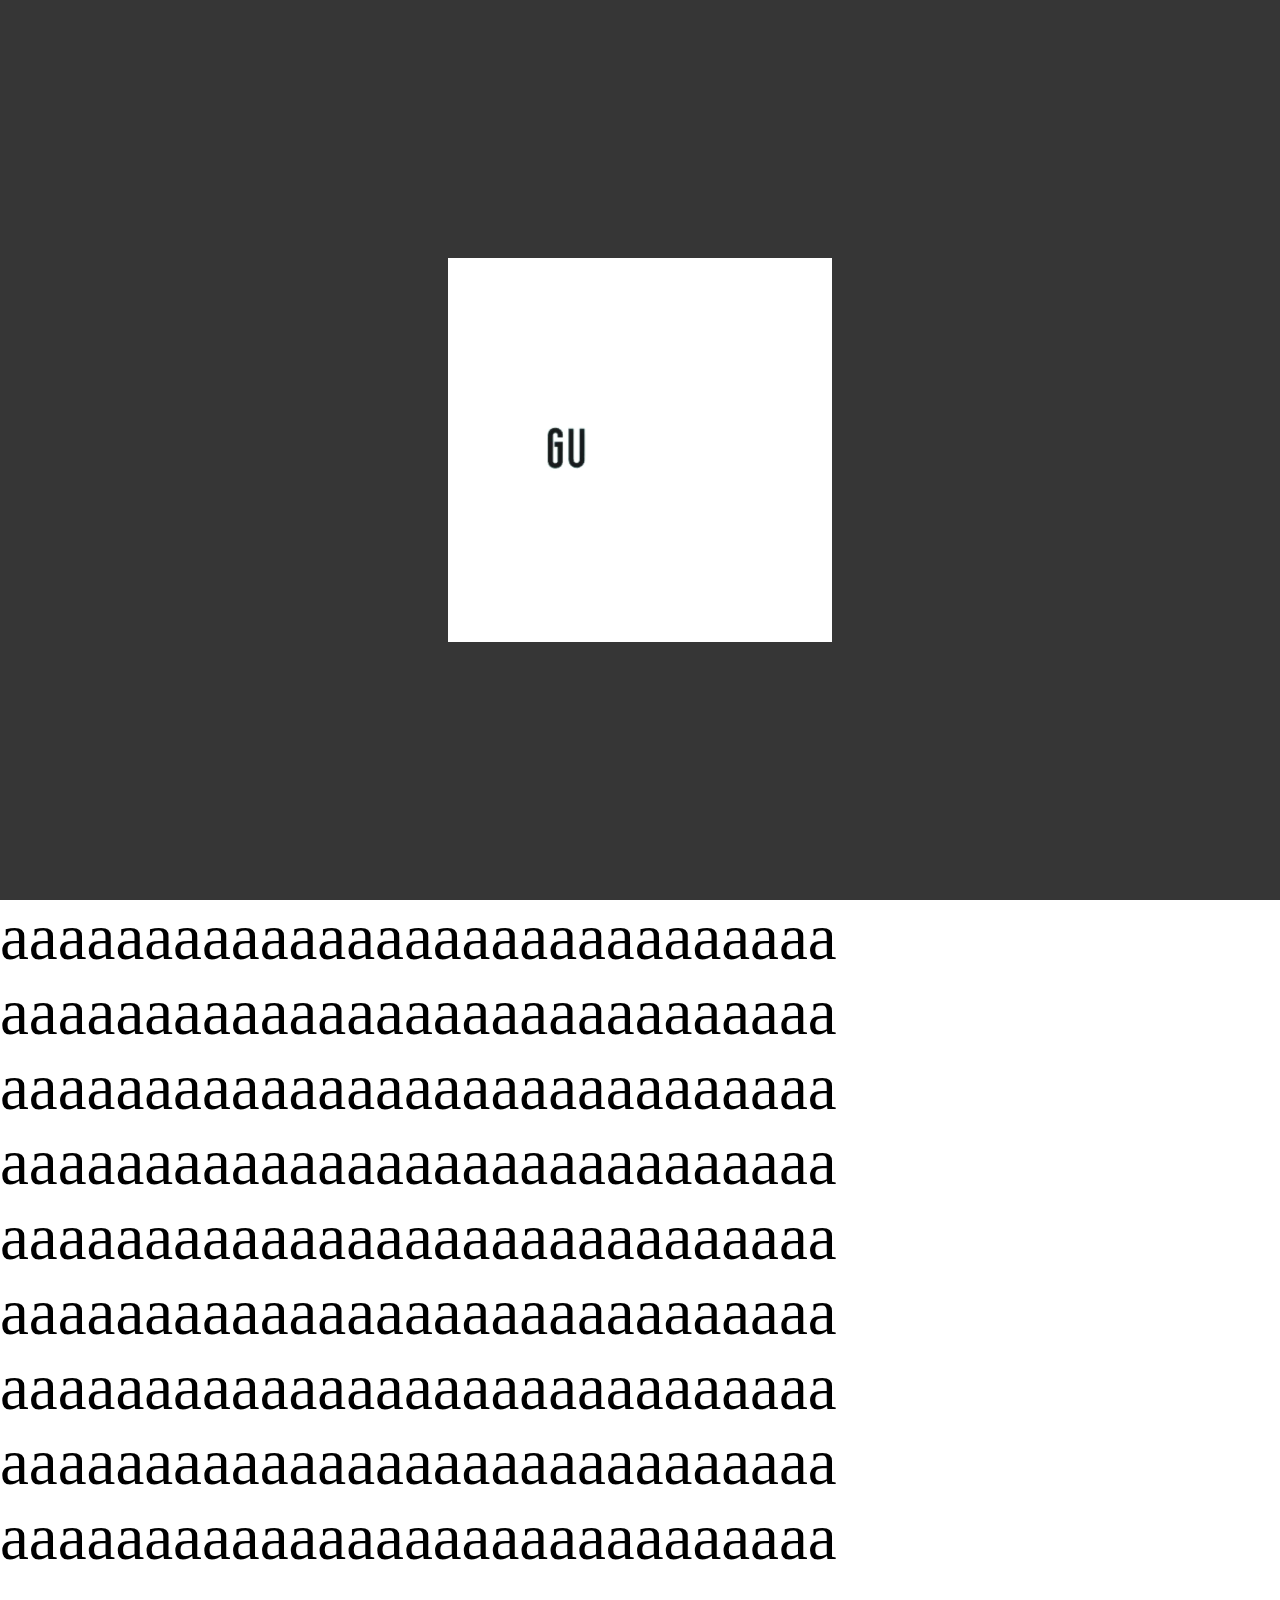
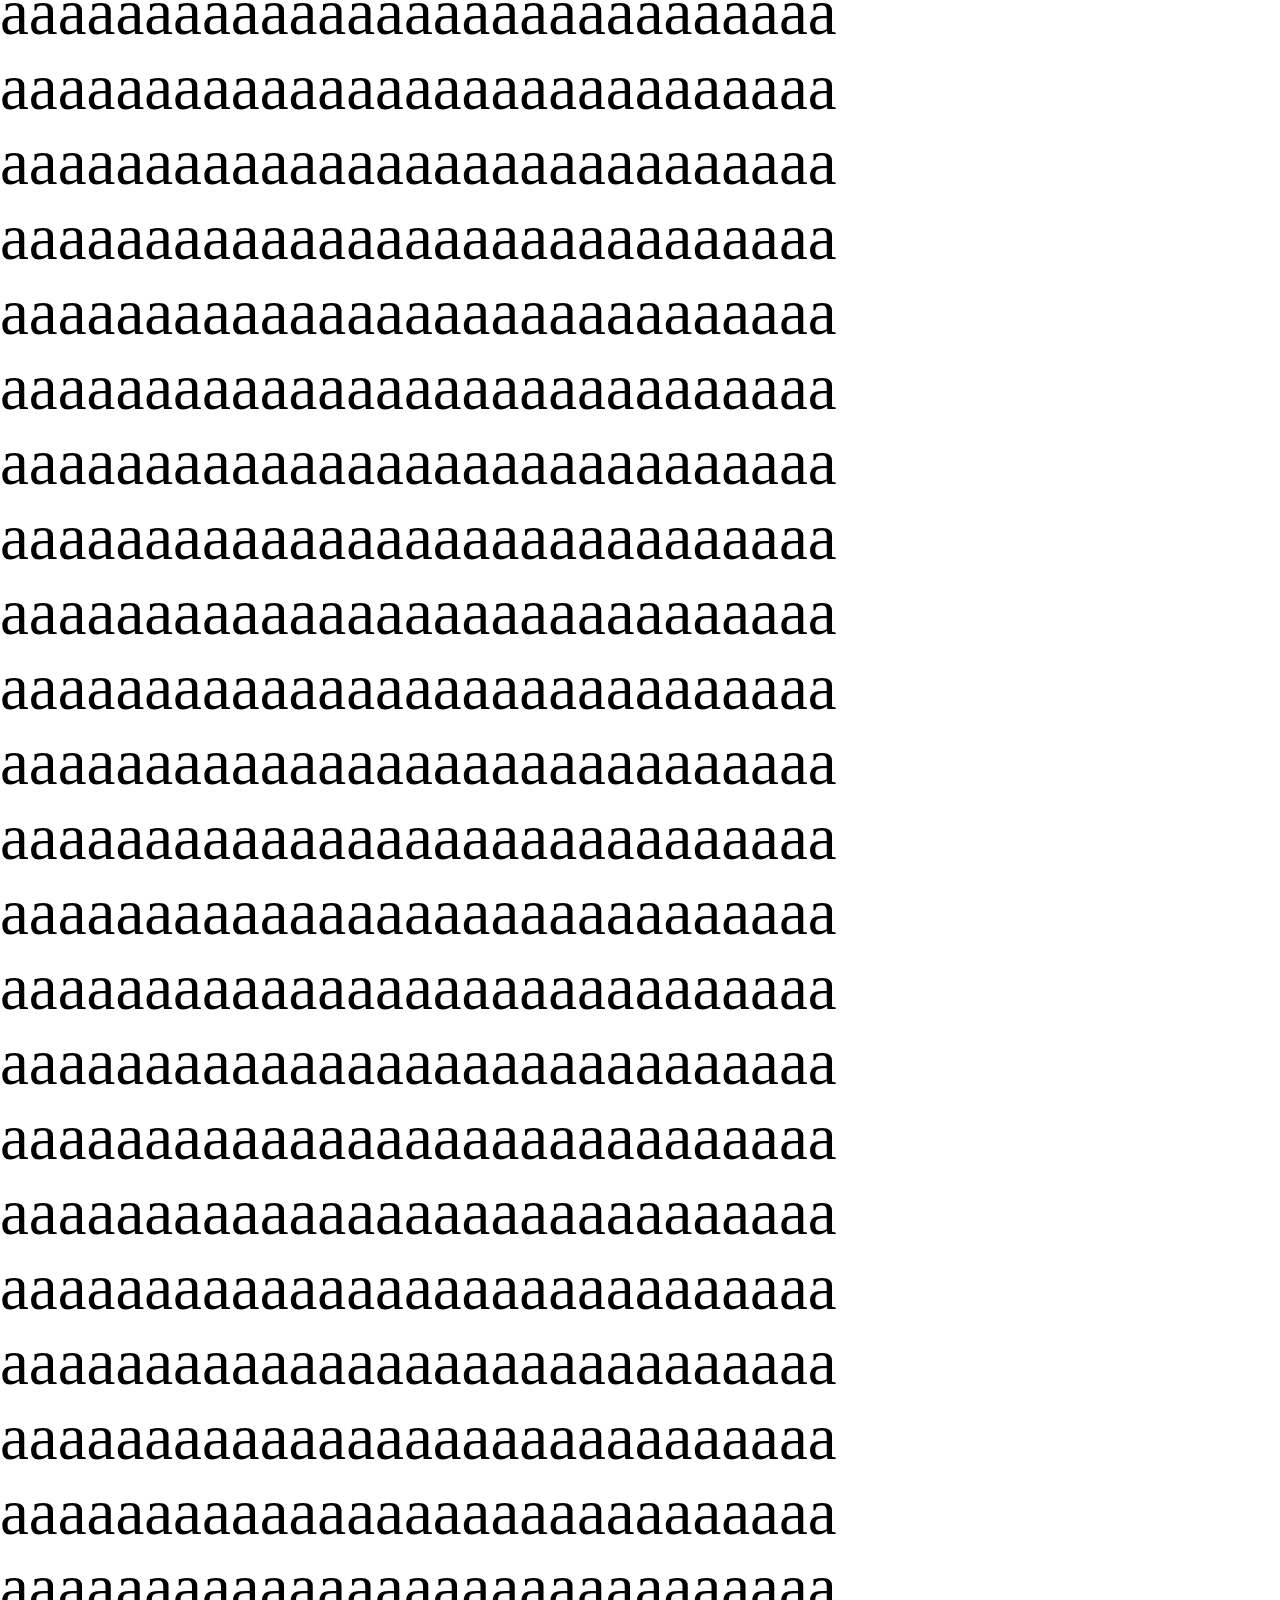
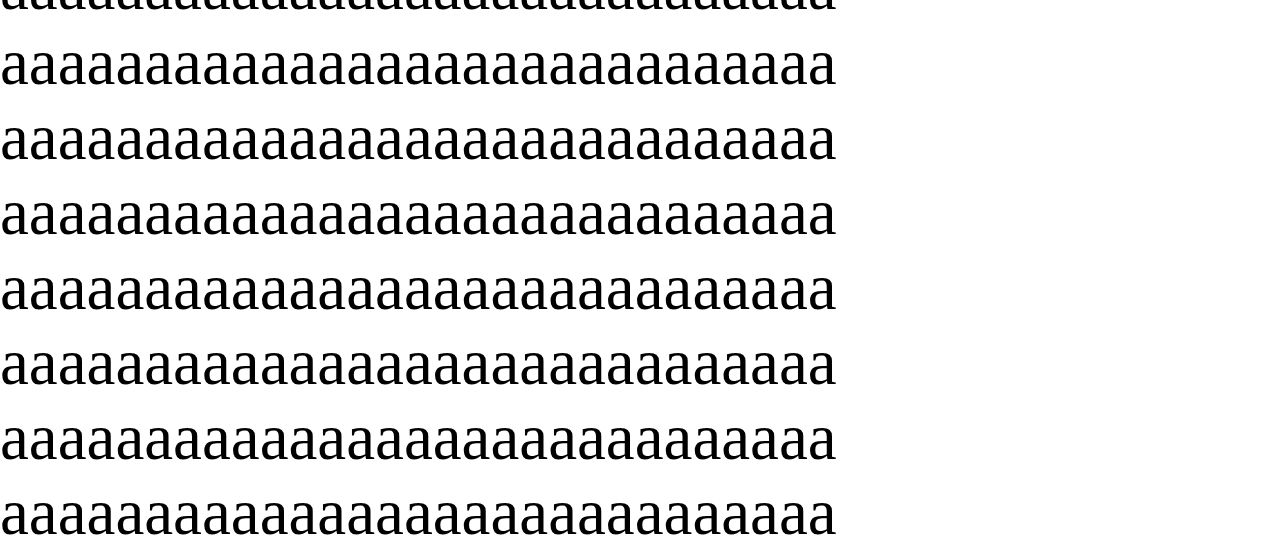
==== Index/index.html @ dc15a24f "Adicionado loading a página inicial" ====
<!DOCTYPE html>
<html lang="en">
  <head>
    <meta charset="UTF-8" />
    <meta http-equiv="X-UA-Compatible" content="IE=edge" />
    <meta name="viewport" content="width=device-width, initial-scale=1.0" />
    <title>Document</title>
  </head>
  <body style="margin: 0; padding: 0; overflow-y: hidden" id="body">
    <div
      style="
        background-color: rgba(0, 0, 0, 0.79);
        display: flex;
        justify-content: center;
        align-items: center;
        height: 100vh;
        width: 100%;
      "
      id="divLoading"
    >
      <video autoplay muted loop style="width: 30%">
        <source src="loading.mp4" type="video/mp4" />
      </video>
    </div>
    <div style="font-size: 65px">
      aaaaaaaaaaaaaaaaaaaaaaaaaaaaa<br />
      aaaaaaaaaaaaaaaaaaaaaaaaaaaaa<br />
      aaaaaaaaaaaaaaaaaaaaaaaaaaaaa<br />
      aaaaaaaaaaaaaaaaaaaaaaaaaaaaa<br />
      aaaaaaaaaaaaaaaaaaaaaaaaaaaaa<br />
      aaaaaaaaaaaaaaaaaaaaaaaaaaaaa<br />
      aaaaaaaaaaaaaaaaaaaaaaaaaaaaa<br />
      aaaaaaaaaaaaaaaaaaaaaaaaaaaaa<br />
      aaaaaaaaaaaaaaaaaaaaaaaaaaaaa<br />
      aaaaaaaaaaaaaaaaaaaaaaaaaaaaa<br />
      aaaaaaaaaaaaaaaaaaaaaaaaaaaaa<br />
      aaaaaaaaaaaaaaaaaaaaaaaaaaaaa<br />
      aaaaaaaaaaaaaaaaaaaaaaaaaaaaa<br />
      aaaaaaaaaaaaaaaaaaaaaaaaaaaaa<br />
      aaaaaaaaaaaaaaaaaaaaaaaaaaaaa<br />
      aaaaaaaaaaaaaaaaaaaaaaaaaaaaa<br />
      aaaaaaaaaaaaaaaaaaaaaaaaaaaaa<br />
      aaaaaaaaaaaaaaaaaaaaaaaaaaaaa<br />
      aaaaaaaaaaaaaaaaaaaaaaaaaaaaa<br />
      aaaaaaaaaaaaaaaaaaaaaaaaaaaaa<br />
      aaaaaaaaaaaaaaaaaaaaaaaaaaaaa<br />
      aaaaaaaaaaaaaaaaaaaaaaaaaaaaa<br />
      aaaaaaaaaaaaaaaaaaaaaaaaaaaaa<br />
      aaaaaaaaaaaaaaaaaaaaaaaaaaaaa<br />
      aaaaaaaaaaaaaaaaaaaaaaaaaaaaa<br />
      aaaaaaaaaaaaaaaaaaaaaaaaaaaaa<br />
      aaaaaaaaaaaaaaaaaaaaaaaaaaaaa<br />
      aaaaaaaaaaaaaaaaaaaaaaaaaaaaa<br />
      aaaaaaaaaaaaaaaaaaaaaaaaaaaaa<br />
      aaaaaaaaaaaaaaaaaaaaaaaaaaaaa<br />
      aaaaaaaaaaaaaaaaaaaaaaaaaaaaa<br />
      aaaaaaaaaaaaaaaaaaaaaaaaaaaaa<br />
      aaaaaaaaaaaaaaaaaaaaaaaaaaaaa<br />
      aaaaaaaaaaaaaaaaaaaaaaaaaaaaa<br />
      aaaaaaaaaaaaaaaaaaaaaaaaaaaaa<br />
      aaaaaaaaaaaaaaaaaaaaaaaaaaaaa<br />
      aaaaaaaaaaaaaaaaaaaaaaaaaaaaa<br />
      aaaaaaaaaaaaaaaaaaaaaaaaaaaaa<br />
    </div>
  </body>
</html>
<script>
  setTimeout(() => {
    divLoading.style.display = "none";
    body.style.overflowY = "visible";
  }, 6000);
</script>
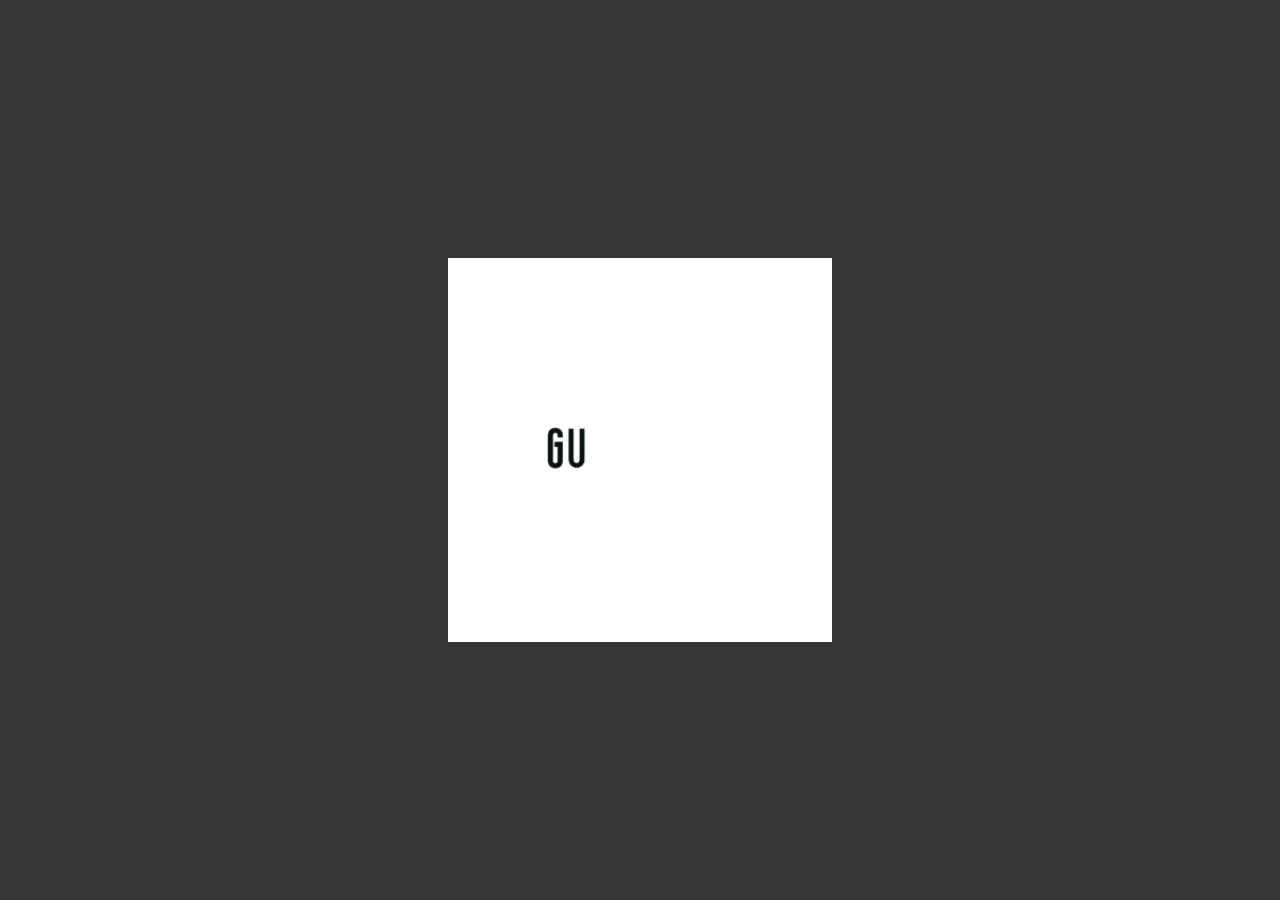
==== commit 5a4e1f68: "Adicionada a tela index e a tela gastronomia" ====
--- a/Index/index.html
+++ b/Index/index.html
@@ -6,6 +6,30 @@
     <meta name="viewport" content="width=device-width, initial-scale=1.0" />
     <title>Document</title>
   </head>
+  <style>
+    * {
+      font-family: "Helvetica", sans-serif;
+      margin: 0;
+      padding: 0;
+    }
+    a {
+      text-decoration: none;
+      color: black;
+      font-weight: 500;
+    }
+    .slides {
+      transition: 4s;
+      width: 100%;
+    }
+    .imgGastronomia:hover {
+      transition: all 0.5s;
+      box-shadow: -13px 14px 4px rgba(0, 0, 0, 0.6);
+    }
+    .imgOQSinto:hover {
+      transition: all 0.5s;
+      box-shadow: 13px 14px 4px rgba(0, 0, 0, 0.6);
+    }
+  </style>
   <body style="margin: 0; padding: 0; overflow-y: hidden" id="body">
     <div
       style="
@@ -22,51 +46,171 @@
         <source src="loading.mp4" type="video/mp4" />
       </video>
     </div>
-    <div style="font-size: 65px">
-      aaaaaaaaaaaaaaaaaaaaaaaaaaaaa<br />
-      aaaaaaaaaaaaaaaaaaaaaaaaaaaaa<br />
-      aaaaaaaaaaaaaaaaaaaaaaaaaaaaa<br />
-      aaaaaaaaaaaaaaaaaaaaaaaaaaaaa<br />
-      aaaaaaaaaaaaaaaaaaaaaaaaaaaaa<br />
-      aaaaaaaaaaaaaaaaaaaaaaaaaaaaa<br />
-      aaaaaaaaaaaaaaaaaaaaaaaaaaaaa<br />
-      aaaaaaaaaaaaaaaaaaaaaaaaaaaaa<br />
-      aaaaaaaaaaaaaaaaaaaaaaaaaaaaa<br />
-      aaaaaaaaaaaaaaaaaaaaaaaaaaaaa<br />
-      aaaaaaaaaaaaaaaaaaaaaaaaaaaaa<br />
-      aaaaaaaaaaaaaaaaaaaaaaaaaaaaa<br />
-      aaaaaaaaaaaaaaaaaaaaaaaaaaaaa<br />
-      aaaaaaaaaaaaaaaaaaaaaaaaaaaaa<br />
-      aaaaaaaaaaaaaaaaaaaaaaaaaaaaa<br />
-      aaaaaaaaaaaaaaaaaaaaaaaaaaaaa<br />
-      aaaaaaaaaaaaaaaaaaaaaaaaaaaaa<br />
-      aaaaaaaaaaaaaaaaaaaaaaaaaaaaa<br />
-      aaaaaaaaaaaaaaaaaaaaaaaaaaaaa<br />
-      aaaaaaaaaaaaaaaaaaaaaaaaaaaaa<br />
-      aaaaaaaaaaaaaaaaaaaaaaaaaaaaa<br />
-      aaaaaaaaaaaaaaaaaaaaaaaaaaaaa<br />
-      aaaaaaaaaaaaaaaaaaaaaaaaaaaaa<br />
-      aaaaaaaaaaaaaaaaaaaaaaaaaaaaa<br />
-      aaaaaaaaaaaaaaaaaaaaaaaaaaaaa<br />
-      aaaaaaaaaaaaaaaaaaaaaaaaaaaaa<br />
-      aaaaaaaaaaaaaaaaaaaaaaaaaaaaa<br />
-      aaaaaaaaaaaaaaaaaaaaaaaaaaaaa<br />
-      aaaaaaaaaaaaaaaaaaaaaaaaaaaaa<br />
-      aaaaaaaaaaaaaaaaaaaaaaaaaaaaa<br />
-      aaaaaaaaaaaaaaaaaaaaaaaaaaaaa<br />
-      aaaaaaaaaaaaaaaaaaaaaaaaaaaaa<br />
-      aaaaaaaaaaaaaaaaaaaaaaaaaaaaa<br />
-      aaaaaaaaaaaaaaaaaaaaaaaaaaaaa<br />
-      aaaaaaaaaaaaaaaaaaaaaaaaaaaaa<br />
-      aaaaaaaaaaaaaaaaaaaaaaaaaaaaa<br />
-      aaaaaaaaaaaaaaaaaaaaaaaaaaaaa<br />
-      aaaaaaaaaaaaaaaaaaaaaaaaaaaaa<br />
+    <!-- Inicio Conteudo -->
+    <header style="background-color: #76c9c7" id="header">
+      <nav
+        style="
+          display: flex;
+          justify-content: space-between;
+          align-items: center;
+          position: sticky;
+          padding: 1% 2%;
+        "
+      >
+        <div style="width: 15%">
+          <img style="width: 100%" src="./assets/logo.png" />
+        </div>
+        <div>
+          <ul
+            style="
+              list-style: none;
+              display: flex;
+              align-items: center;
+              gap: 20px;
+              font-size: 32px;
+            "
+          >
+            <li>
+              <a href="../Receitas/receitas.html"> RECEITAS </a>
+            </li>
+            <li>
+              <hr style="width: 4vh; border: 1px solid black; rotate: 90deg" />
+            </li>
+            <li>
+              <a href="../Gastronomia/gastronomia.html"> GASTRONOMIA </a>
+            </li>
+            <li>
+              <hr style="width: 4vh; border: 1px solid black; rotate: 90deg" />
+            </li>
+            <li>
+              <a href="">
+                <img style="width: 3vw" src="./assets/Account circle.svg" />
+              </a>
+            </li>
+          </ul>
+        </div>
+      </nav>
+    </header>
+
+    <div id="slideShow" style="width: 100%">
+      <img class="slides" src="./assets/img1.png" />
+      <img class="slides" src="./assets/img2.png" />
+      <img class="slides" src="./assets/img3.png" />
+    </div>
+
+    <div style="margin-top: 10vh; width: 100%" id="infos">
+      <div style="justify-content: center; display: flex">
+        <div style="width: 30%">
+          <img
+            class="imgGastronomia"
+            style="width: 95%"
+            src="./assets/imgGastronomia.png"
+          />
+        </div>
+        <div style="width: 30%; display: flex; align-items: center">
+          <div>
+            <div style="display: flex; justify-content: center">
+              <p
+                style="
+                  font-size: 38pt;
+                  font-weight: bold;
+                  text-decoration: underline;
+                  color: #aa4378;
+                "
+              >
+                O QUE É GASTRONOMIA?
+              </p>
+            </div>
+            <div style="display: flex; justify-content: center; margin-top: 4%">
+              <p style="width: 74%; font-size: 25pt">
+                Gastronomia é a arte de cozinhar e preparar os alimentos e
+                bebidas de modo a realçar suas qualidades.
+              </p>
+            </div>
+            <div style="display: flex; justify-content: center; margin-top: 4%">
+              <p style="width: 74%; font-size: 25pt">
+                Para mais informações
+                <span
+                  ><a style="color: #aa4378; text-decoration: underline" href=""
+                    >clique aqui.</a
+                  ></span
+                >
+              </p>
+            </div>
+          </div>
+        </div>
+      </div>
+
+      <div style="justify-content: center; display: flex; margin-top: 10vh">
+        <div style="width: 30%; display: flex; align-items: center">
+          <div>
+            <div style="display: flex; justify-content: center">
+              <p
+                style="
+                  font-size: 38pt;
+                  font-weight: bold;
+                  text-decoration: underline;
+                  color: #aa4378;
+                "
+              >
+                QUAIS SENTIMENTOS SÃO GERADOS?
+              </p>
+            </div>
+            <div style="display: flex; justify-content: center; margin-top: 4%">
+              <p style="width: 100%; font-size: 25pt">
+                Para muitas pessoas, o momento de cozinhar, é o mesmo de
+                relaxar, se divertir e de experimentar coisas novas.
+              </p>
+            </div>
+            <div style="display: flex; justify-content: center; margin-top: 4%">
+              <p style="width: 100%; font-size: 25pt">
+                Para mais informações
+                <span
+                  ><a style="color: #aa4378; text-decoration: underline" href=""
+                    >clique aqui.</a
+                  ></span
+                >
+              </p>
+            </div>
+          </div>
+        </div>
+        <div style="width: 30%">
+          <img
+            class="imgOQSinto"
+            style="width: 95%"
+            src="./assets/imgOqSinto.png"
+          />
+        </div>
+      </div>
     </div>
   </body>
 </html>
 <script>
+  infos.style.display = "none";
+  slideShow.style.display = "none";
+  header.style.display = "none";
+
   setTimeout(() => {
     divLoading.style.display = "none";
+    infos.style.display = "block";
+    slideShow.style.display = "block";
+    header.style.display = "block";
     body.style.overflowY = "visible";
   }, 6000);
+
+  var slideIndex = 0;
+  carousel();
+
+  function carousel() {
+    var x = document.getElementsByClassName("slides");
+    for (i = 0; i < x.length; i++) {
+      x[i].style.display = "none";
+    }
+    slideIndex++;
+    if (slideIndex > x.length) {
+      slideIndex = 1;
+    }
+    x[slideIndex - 1].style.display = "block";
+    setTimeout(carousel, 3000);
+  }
 </script>
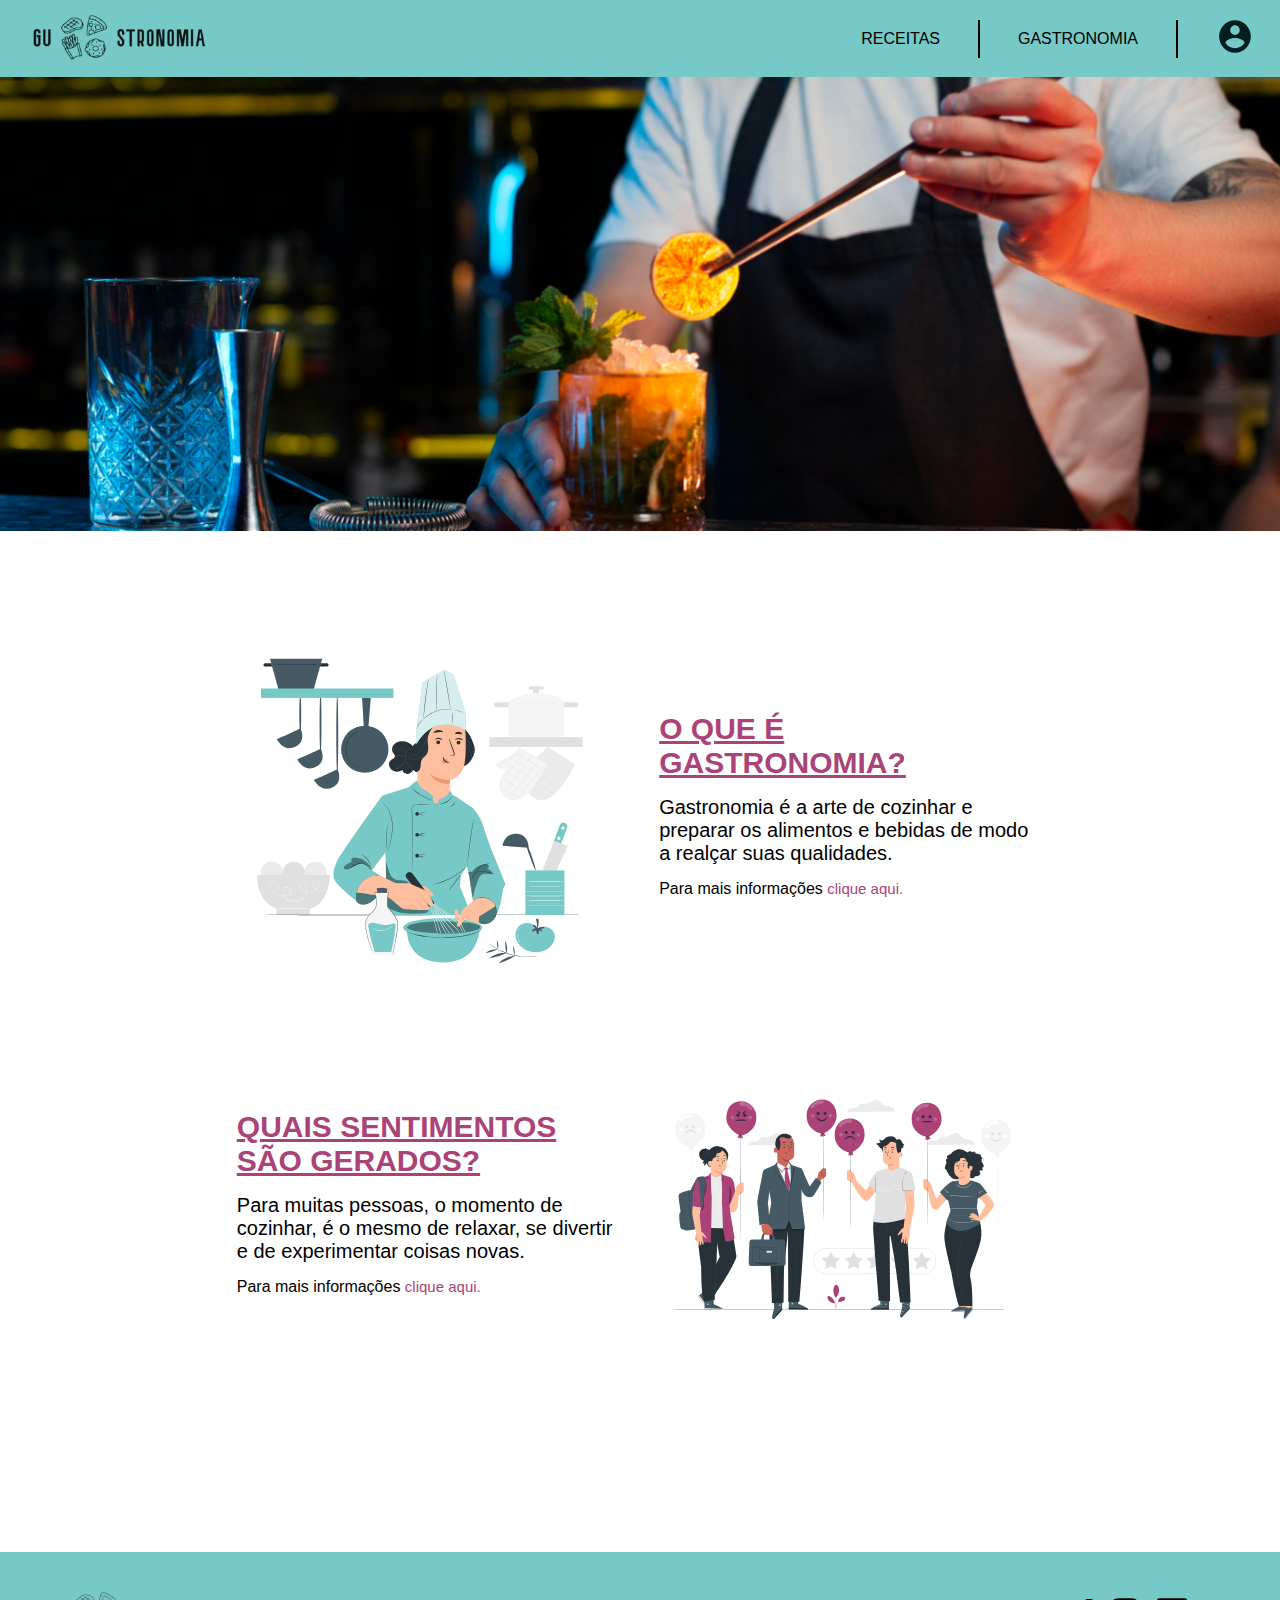
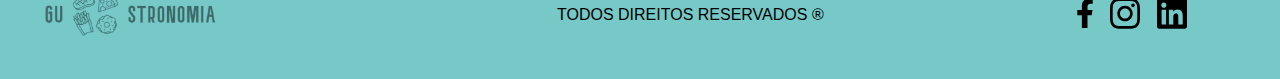
==== commit 205ea39f: "Alterada a pagina inicial" ====
--- a/Index/index.html
+++ b/Index/index.html
@@ -1,202 +1,158 @@
 <!DOCTYPE html>
 <html lang="en">
-  <head>
-    <meta charset="UTF-8" />
-    <meta http-equiv="X-UA-Compatible" content="IE=edge" />
-    <meta name="viewport" content="width=device-width, initial-scale=1.0" />
-    <title>Document</title>
-  </head>
-  <style>
-    * {
-      font-family: "Helvetica", sans-serif;
-      margin: 0;
-      padding: 0;
-    }
-    a {
-      text-decoration: none;
-      color: black;
-      font-weight: 500;
-    }
-    .slides {
-      transition: 4s;
-      width: 100%;
-    }
-    .imgGastronomia:hover {
-      transition: all 0.5s;
-      box-shadow: -13px 14px 4px rgba(0, 0, 0, 0.6);
-    }
-    .imgOQSinto:hover {
-      transition: all 0.5s;
-      box-shadow: 13px 14px 4px rgba(0, 0, 0, 0.6);
-    }
-  </style>
-  <body style="margin: 0; padding: 0; overflow-y: hidden" id="body">
-    <div
-      style="
-        background-color: rgba(0, 0, 0, 0.79);
-        display: flex;
-        justify-content: center;
-        align-items: center;
-        height: 100vh;
-        width: 100%;
-      "
-      id="divLoading"
-    >
-      <video autoplay muted loop style="width: 30%">
-        <source src="loading.mp4" type="video/mp4" />
-      </video>
-    </div>
-    <!-- Inicio Conteudo -->
-    <header style="background-color: #76c9c7" id="header">
-      <nav
-        style="
-          display: flex;
-          justify-content: space-between;
-          align-items: center;
-          position: sticky;
-          padding: 1% 2%;
-        "
-      >
-        <div style="width: 15%">
-          <img style="width: 100%" src="./assets/logo.png" />
-        </div>
+
+<head>
+  <meta charset="UTF-8" />
+  <meta http-equiv="X-UA-Compatible" content="IE=edge" />
+  <meta name="viewport" content="width=device-width, initial-scale=1.0" />
+  <title>Document</title>
+  <link rel="stylesheet" href="style.css">
+</head>
+<style>
+
+</style>
+
+<body style="margin: 0; padding: 0; overflow-y: visible" id="body">
+  <!-- <div id="divLoading">
+        <video autoplay muted loop style="width: 30%">
+          <source src="loading.mp4" type="video/mp4" />
+        </video>
+      </div> -->
+  <!-- Inicio Conteudo -->
+  <header class="header" id="header">
+    <nav>
+      <div style="width: 15%">
+        <img src="./assets/logo.png" />
+      </div>
+      <div>
+        <ul>
+          <li>
+            <a href="../Receitas/receitas.html"> RECEITAS </a>
+          </li>
+          <li>
+            <hr />
+          </li>
+          <li>
+            <div class="dropdown">
+              <button class="dropbtn">GASTRONOMIA</button>
+              <div class="dropdown-content">
+                <a href="#">O QUE É?</a>
+                <a href="#">Link 2</a>
+                <a href="#">COMO CHEGOU<br> EM MINHA VIDA?</a>
+              </div>
+            </div>
+          </li>
+          <li>
+            <hr />
+          </li>
+          <li>
+            <a href="">
+              <img src="./assets/Account circle.svg" />
+            </a>
+          </li>
+        </ul>
+      </div>
+    </nav>
+  </header>
+
+  <div id="slideShow">
+    <img class="slides" src="./assets/img1.png" />
+    <img class="slides" src="./assets/img2.png" />
+    <img class="slides" src="./assets/img3.png" />
+  </div>
+
+  <div id="infos">
+    <div class="flexCenter">
+      <div style="width: 30%; margin-right: 3%;">
+        <img class="imgGastronomia" src="./assets/Chef-pana.svg" />
+      </div>
+      <div class="divOqEGastronomia">
         <div>
-          <ul
-            style="
-              list-style: none;
-              display: flex;
-              align-items: center;
-              gap: 20px;
-              font-size: 32px;
-            "
-          >
-            <li>
-              <a href="../Receitas/receitas.html"> RECEITAS </a>
-            </li>
-            <li>
-              <hr style="width: 4vh; border: 1px solid black; rotate: 90deg" />
-            </li>
-            <li>
-              <a href="../Gastronomia/gastronomia.html"> GASTRONOMIA </a>
-            </li>
-            <li>
-              <hr style="width: 4vh; border: 1px solid black; rotate: 90deg" />
-            </li>
-            <li>
-              <a href="">
-                <img style="width: 3vw" src="./assets/Account circle.svg" />
-              </a>
-            </li>
-          </ul>
-        </div>
-      </nav>
-    </header>
-
-    <div id="slideShow" style="width: 100%">
-      <img class="slides" src="./assets/img1.png" />
-      <img class="slides" src="./assets/img2.png" />
-      <img class="slides" src="./assets/img3.png" />
-    </div>
-
-    <div style="margin-top: 10vh; width: 100%" id="infos">
-      <div style="justify-content: center; display: flex">
-        <div style="width: 30%">
-          <img
-            class="imgGastronomia"
-            style="width: 95%"
-            src="./assets/imgGastronomia.png"
-          />
-        </div>
-        <div style="width: 30%; display: flex; align-items: center">
-          <div>
-            <div style="display: flex; justify-content: center">
-              <p
-                style="
-                  font-size: 38pt;
-                  font-weight: bold;
-                  text-decoration: underline;
-                  color: #aa4378;
-                "
-              >
-                O QUE É GASTRONOMIA?
-              </p>
-            </div>
-            <div style="display: flex; justify-content: center; margin-top: 4%">
-              <p style="width: 74%; font-size: 25pt">
-                Gastronomia é a arte de cozinhar e preparar os alimentos e
-                bebidas de modo a realçar suas qualidades.
-              </p>
-            </div>
-            <div style="display: flex; justify-content: center; margin-top: 4%">
-              <p style="width: 74%; font-size: 25pt">
-                Para mais informações
-                <span
-                  ><a style="color: #aa4378; text-decoration: underline" href=""
-                    >clique aqui.</a
-                  ></span
-                >
-              </p>
-            </div>
+          <div class="flexCenter" style="width: 94%;">
+            <h3 class="pTituloInfos">
+              O QUE É GASTRONOMIA?
+            </h3>
+          </div>
+          <div class="flexCenter" style="margin-top: 4%">
+            <p class="pTxtInfos">
+              Gastronomia é a arte de cozinhar e preparar os alimentos e
+              bebidas de modo a realçar suas qualidades.
+            </p>
+          </div>
+          <div class="flexCenter" style="margin-top: 4%">
+            <p>
+              Para mais informações
+              <span><a class="aCliqueAqui" href="">clique aqui.</a></span>
+            </p>
           </div>
         </div>
       </div>
+    </div>
 
-      <div style="justify-content: center; display: flex; margin-top: 10vh">
-        <div style="width: 30%; display: flex; align-items: center">
-          <div>
-            <div style="display: flex; justify-content: center">
-              <p
-                style="
-                  font-size: 38pt;
-                  font-weight: bold;
-                  text-decoration: underline;
-                  color: #aa4378;
-                "
-              >
-                QUAIS SENTIMENTOS SÃO GERADOS?
-              </p>
-            </div>
-            <div style="display: flex; justify-content: center; margin-top: 4%">
-              <p style="width: 100%; font-size: 25pt">
-                Para muitas pessoas, o momento de cozinhar, é o mesmo de
-                relaxar, se divertir e de experimentar coisas novas.
-              </p>
-            </div>
-            <div style="display: flex; justify-content: center; margin-top: 4%">
-              <p style="width: 100%; font-size: 25pt">
-                Para mais informações
-                <span
-                  ><a style="color: #aa4378; text-decoration: underline" href=""
-                    >clique aqui.</a
-                  ></span
-                >
-              </p>
-            </div>
+    <div class="flexCenter" style="margin-top: 10vh;">
+      <div class="flexCenter" style="align-items: center; width: 30%;">
+        <div>
+          <div class="flexCenter">
+            <h3 class="pTituloInfos">
+              QUAIS SENTIMENTOS SÃO GERADOS?
+            </h3>
+          </div>
+          <div class="flexCenter" style="margin-top: 4%">
+            <p class="pTxtInfos">
+              Para muitas pessoas, o momento de cozinhar, é o mesmo de
+              relaxar, se divertir e de experimentar coisas novas.
+            </p>
+          </div>
+          <div class="flexCenter" style="margin-top: 4%">
+            <p>
+              Para mais informações
+              <span><a class="aCliqueAqui" href="">clique aqui.</a></span>
+            </p>
           </div>
         </div>
-        <div style="width: 30%">
-          <img
-            class="imgOQSinto"
-            style="width: 95%"
-            src="./assets/imgOqSinto.png"
-          />
+      </div>
+      <div style="width: 30%; margin-left: 3%">
+        <img class="imgOQSinto" src="./assets/Customer feedback-pana.svg" />
+      </div>
+    </div>
+  </div>
+
+
+  <!-- Footer -->
+  
+  <footer style="margin-top: 25vh;background-color: #76C9C7;">
+    <div style="display: flex; align-items: center;padding: 3% 3%; justify-content: space-around;">
+      <div style="width: 100%;">
+        <img style="width: 35%;" src="./assets/logoOpacidade.png">
+      </div>
+      <div style="width: 100%;">
+        <p>TODOS DIREITOS RESERVADOS &reg;</p>
+      </div>
+      <div style="width: 32%;">
+        <div style="display: flex; align-items: center; width: 100%;">
+          <a style="width: 11%;" href=""><img style="width: 100%;"  src="./assets/facebook-f.svg"></a>
+          <a style="width: 18%; margin: 0 10%;" href=""><img style="width: 100%;" src="./assets/instagram.svg"></a>
+          <a style="width: 18%;" href=""><img style="width: 100%;"  src="./assets/linkedin.svg"></a>
         </div>
       </div>
+
     </div>
-  </body>
+  </footer>
+</body>
+
 </html>
 <script>
-  infos.style.display = "none";
-  slideShow.style.display = "none";
-  header.style.display = "none";
+  // infos.style.display = "none";
+  // slideShow.style.display = "none";
+  // header.style.display = "none";
 
-  setTimeout(() => {
-    divLoading.style.display = "none";
-    infos.style.display = "block";
-    slideShow.style.display = "block";
-    header.style.display = "block";
-    body.style.overflowY = "visible";
-  }, 6000);
+  // setTimeout(() => {
+  //   divLoading.style.display = "none";
+  //   infos.style.display = "block";
+  //   slideShow.style.display = "block";
+  //   header.style.display = "block";
+  //   body.style.overflowY = "visible";
+  // }, 6000);
 
   var slideIndex = 0;
   carousel();
@@ -213,4 +169,12 @@
     x[slideIndex - 1].style.display = "block";
     setTimeout(carousel, 3000);
   }
-</script>
+
+  const el = document.querySelector("#header")
+  const observer = new IntersectionObserver(
+    ([e]) => e.target.classList.toggle("is-pinned", e.intersectionRatio < 1),
+    { threshold: [1] }
+  );
+
+  observer.observe(el);
+</script>--- a/Index/style.css
+++ b/Index/style.css
@@ -0,0 +1,199 @@
+* {
+    font-family: "Helvetica", sans-serif;
+    margin: 0;
+    padding: 0;
+    scroll-behavior: smooth;
+}
+
+a {
+    text-decoration: none;
+    color: black;
+    font-weight: 500;
+}
+
+.slides {
+    width: 100%;
+}
+
+.imgGastronomia {
+    width: 95%;
+}
+
+.imgOQSinto {
+    width: 95%;
+}
+
+.imgGastronomia:hover {
+    transition: .5s;
+    width: 100%;
+    box-shadow: -10px 11px 50px rgba(0, 0, 0, 0.1);
+}
+
+.imgOQSinto:hover {
+    transition: .5s;
+    width: 100%;
+    box-shadow: 10px 11px 50px rgba(0, 0, 0, 0.1);
+}
+
+#divLoading {
+    background-color: rgba(0, 0, 0, 0.79);
+    display: flex;
+    justify-content: center;
+    align-items: center;
+    height: 100vh;
+    width: 100%;
+}
+
+.header {
+    background-color: #76c9c7;
+    position: sticky;
+    top: -1px;
+}
+.header.is-pinned {
+    background-color: #76c9c8ee;
+  } 
+nav {
+    display: flex;
+    justify-content: space-between;
+    align-items: center;
+    padding: 1% 2%;
+}
+
+nav div img {
+    width: 100%
+}
+
+ul {
+    list-style: none;
+    display: flex;
+    align-items: center;
+    gap: 20px;
+    font-size: 16px;
+}
+
+nav div ul li hr {
+    width: 4vh;
+    border: 1px solid black;
+    rotate: 90deg
+}
+
+#slideShow {
+    width: 100%;
+}
+
+#infos {
+    margin-top: 10vh;
+    width: 100%
+}
+
+nav div ul li a img {
+    width: 3vw;
+}
+
+/* Style The Dropdown Button */
+.dropbtn {
+    background-color: #76c9c7;
+    color: black;
+    font-size: 16px;
+    border: none;
+    cursor: pointer;
+   
+  }
+  
+  /* The container <div> - needed to position the dropdown content */
+  .dropdown {
+    position: relative;
+    display: inline-block;
+  }
+  
+  /* Dropdown Content (Hidden by Default) */
+  .dropdown-content {
+    display: none;
+    position: absolute;
+    background-color: #f9f9f9;
+    min-width: 160px;
+    box-shadow: 0px 8px 16px 0px rgba(0,0,0,0.2);
+    z-index: 1;
+  }
+  
+  /* Links inside the dropdown */
+  .dropdown-content a {
+    color: black;
+    padding: 12px 16px;
+    text-decoration: none;
+    display: block;
+  }
+  
+  /* Change color of dropdown links on hover */
+  .dropdown-content a:hover {background-color: #f1f1f1}
+  
+  /* Show the dropdown menu on hover */
+  .dropdown:hover .dropdown-content {
+    display: block;
+  }
+  
+  /* Change the background color of the dropdown button when the dropdown content is shown */
+  .dropdown:hover .dropbtn {
+    transition: .4s;
+    background-color: rgba(95, 171, 169, 0.45);;
+  }
+
+.flexCenter {
+    justify-content: center;
+    display: flex
+}
+
+.divOqEGastronomia {
+    width: 30%;
+    display: flex;
+    align-items: center
+}
+
+.pTituloInfos{
+    font-size: 30px;
+    font-weight: bold;
+    text-decoration: underline;
+    color: #aa4378;
+}
+
+.aCliqueAqui {
+    font-size: 15px;
+    color: #aa4378;
+
+}
+
+.aCliqueAqui:hover {
+    text-decoration: underline;
+}
+
+.flexCenter p {
+    width: 100%;
+    font-size: 16px
+}
+
+.pTxtInfos {
+    width: 100%;
+    font-size: 20px !important;
+}
+
+/* width */
+::-webkit-scrollbar {
+    width: 15px;
+  }
+  
+  /* Track */
+  ::-webkit-scrollbar-track {
+    background: #a1a1a1; 
+  }
+   
+  /* Handle */
+  ::-webkit-scrollbar-thumb {
+    background: #63a8a7; 
+    border-radius: 5px;
+    
+  }
+  
+  /* Handle on hover */
+  ::-webkit-scrollbar-thumb:hover {
+    background: #487978; 
+  }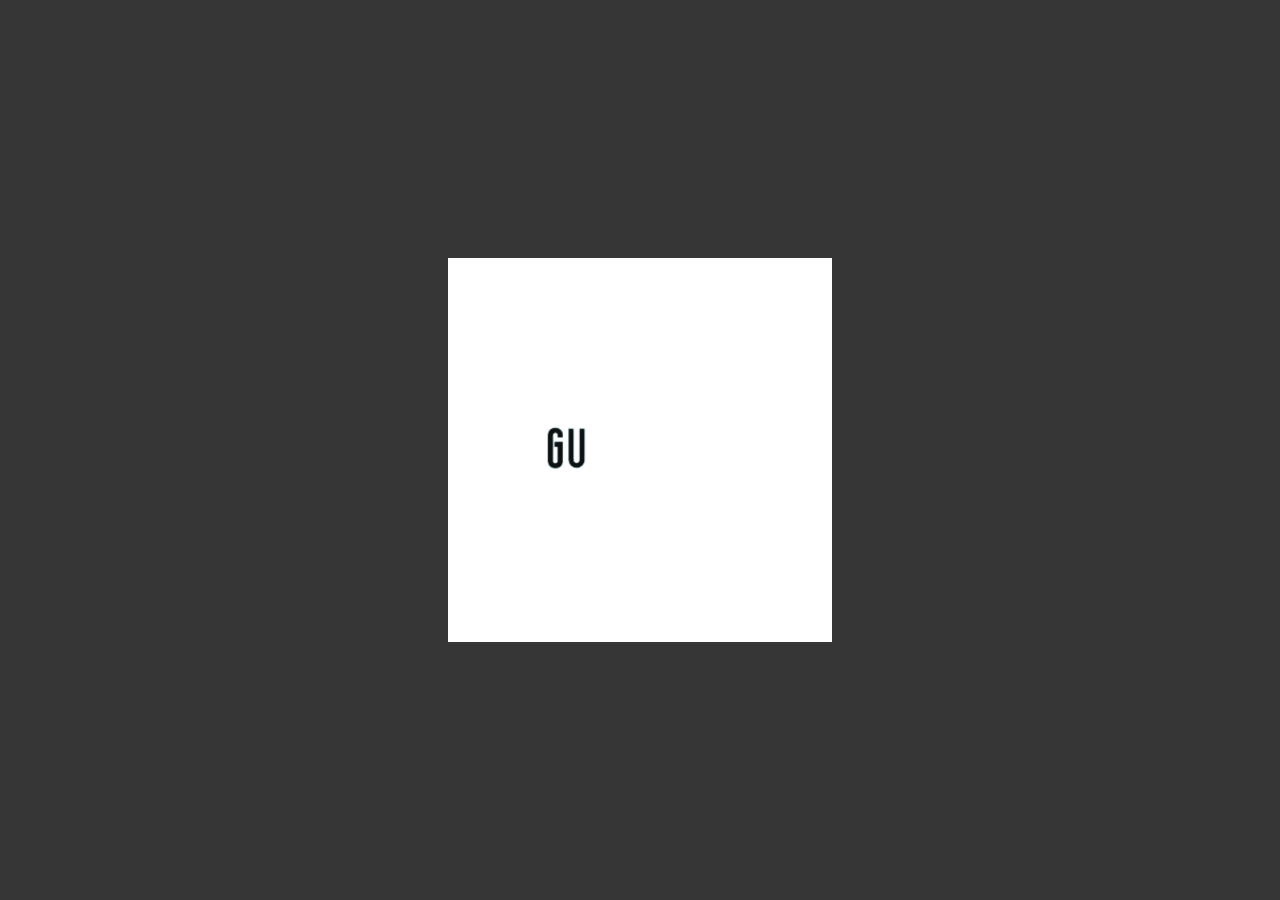
==== commit 961cf52d: "Adicionadas as alterações nas transicions das imgs do index e configurado do header" ====
--- a/Index/index.html
+++ b/Index/index.html
@@ -1,158 +1,186 @@
 <!DOCTYPE html>
 <html lang="en">
-
-<head>
-  <meta charset="UTF-8" />
-  <meta http-equiv="X-UA-Compatible" content="IE=edge" />
-  <meta name="viewport" content="width=device-width, initial-scale=1.0" />
-  <title>Document</title>
-  <link rel="stylesheet" href="style.css">
-</head>
-<style>
-
-</style>
-
-<body style="margin: 0; padding: 0; overflow-y: visible" id="body">
-  <!-- <div id="divLoading">
-        <video autoplay muted loop style="width: 30%">
-          <source src="loading.mp4" type="video/mp4" />
-        </video>
-      </div> -->
-  <!-- Inicio Conteudo -->
-  <header class="header" id="header">
-    <nav>
-      <div style="width: 15%">
-        <img src="./assets/logo.png" />
+  <head>
+    <meta charset="UTF-8" />
+    <meta http-equiv="X-UA-Compatible" content="IE=edge" />
+    <meta name="viewport" content="width=device-width, initial-scale=1.0" />
+    <title>Document</title>
+    <link rel="stylesheet" href="style.css" />
+  </head>
+  <style></style>
+
+  <body style="margin: 0; padding: 0; overflow-y: visible" id="body">
+    <div id="divLoading">
+      <video autoplay muted loop style="width: 30%">
+        <source src="loading.mp4" type="video/mp4" />
+      </video>
+    </div>
+    <!-- Inicio Conteudo -->
+    <header class="header" id="header">
+      <nav>
+        <div >
+          <a href="../Index/index.html" >
+            <img style="width: 70%" src="../assets/logo.png" />
+          </a>
+        </div>
+        <div style="display: flex; align-items: center">
+          <div>
+            <div class="dropdown">
+              <button class="dropbtn">
+                <a href="../Receitas/receitas.html"> RECEITAS </a>
+              </button>
+              <div class="dropdown-content">
+                <a href="../Receitas/receitas.html#cardDoces">DOCES</a>
+                <div style="display: flex; justify-content: center">
+                  <hr class="hrDropdown" />
+                </div>
+                <a href="../Receitas/receitas.html#cardSalgados">SALGADOS</a>
+                <div style="display: flex; justify-content: center">
+                  <hr class="hrDropdown" />
+                </div>
+                <a href="../Receitas/receitas.html#cardDrinks">DRINKS</a>
+              </div>
+            </div>
+          </div>
+          <div>
+            <hr class="hrMenu" />
+          </div>
+          <div>
+            <div class="dropdown">
+              <button class="dropbtn">
+                <a href="../Gastronomia/gastronomia.html"> GASTRONOMIA </a>
+              </button>
+              <div class="dropdown-content">
+                <a href="../Gastronomia/gastronomia.html#divOQGastronomia"
+                  >O QUE É?</a
+                >
+                <div style="display: flex; justify-content: center">
+                  <hr class="hrDropdown" />
+                </div>
+                <a href="#"
+                  >COMO CHEGOU<br />
+                  EM MINHA VIDA?</a
+                >
+              </div>
+            </div>
+          </div>
+          <div>
+            <hr class="hrMenu" />
+          </div>
+          <div>
+            <a href="">
+              <img src="../assets/Account circle.svg" />
+            </a>
+          </div>
+        </div>
+      </nav>
+    </header>
+
+    <div id="slideShow">
+      <img class="slides" src="./assets/img1.png" />
+      <img class="slides" src="./assets/img2.png" />
+      <img class="slides" src="./assets/img3.png" />
+    </div>
+
+    <div id="infos">
+      <div class="flexCenter">
+        <div style="width: 30%; margin-right: 3%">
+          <img class="imgGastronomia" src="./assets/Chef-pana.svg" />
+        </div>
+        <div class="divOqEGastronomia">
+          <div>
+            <div class="flexCenter" style="width: 94%">
+              <h3 class="pTituloInfos">O QUE É GASTRONOMIA?</h3>
+            </div>
+            <div class="flexCenter" style="margin-top: 4%">
+              <p class="pTxtInfos">
+                Gastronomia é a arte de cozinhar e preparar os alimentos e
+                bebidas de modo a realçar suas qualidades.
+              </p>
+            </div>
+            <div class="flexCenter" style="margin-top: 4%">
+              <p>
+                Para mais informações
+                <span><a class="aCliqueAqui" href="">clique aqui.</a></span>
+              </p>
+            </div>
+          </div>
+        </div>
       </div>
-      <div>
-        <ul>
-          <li>
-            <a href="../Receitas/receitas.html"> RECEITAS </a>
-          </li>
-          <li>
-            <hr />
-          </li>
-          <li>
-            <div class="dropdown">
-              <button class="dropbtn">GASTRONOMIA</button>
-              <div class="dropdown-content">
-                <a href="#">O QUE É?</a>
-                <a href="#">Link 2</a>
-                <a href="#">COMO CHEGOU<br> EM MINHA VIDA?</a>
-              </div>
-            </div>
-          </li>
-          <li>
-            <hr />
-          </li>
-          <li>
-            <a href="">
-              <img src="./assets/Account circle.svg" />
-            </a>
-          </li>
-        </ul>
-      </div>
-    </nav>
-  </header>
-
-  <div id="slideShow">
-    <img class="slides" src="./assets/img1.png" />
-    <img class="slides" src="./assets/img2.png" />
-    <img class="slides" src="./assets/img3.png" />
-  </div>
-
-  <div id="infos">
-    <div class="flexCenter">
-      <div style="width: 30%; margin-right: 3%;">
-        <img class="imgGastronomia" src="./assets/Chef-pana.svg" />
-      </div>
-      <div class="divOqEGastronomia">
-        <div>
-          <div class="flexCenter" style="width: 94%;">
-            <h3 class="pTituloInfos">
-              O QUE É GASTRONOMIA?
-            </h3>
-          </div>
-          <div class="flexCenter" style="margin-top: 4%">
-            <p class="pTxtInfos">
-              Gastronomia é a arte de cozinhar e preparar os alimentos e
-              bebidas de modo a realçar suas qualidades.
-            </p>
-          </div>
-          <div class="flexCenter" style="margin-top: 4%">
-            <p>
-              Para mais informações
-              <span><a class="aCliqueAqui" href="">clique aqui.</a></span>
-            </p>
-          </div>
+
+      <div class="flexCenter" style="margin-top: 10vh">
+        <div class="flexCenter" style="align-items: center; width: 30%">
+          <div>
+            <div class="flexCenter">
+              <h3 class="pTituloInfos">QUAIS SENTIMENTOS SÃO GERADOS?</h3>
+            </div>
+            <div class="flexCenter" style="margin-top: 4%">
+              <p class="pTxtInfos">
+                Para muitas pessoas, o momento de cozinhar, é o mesmo de
+                relaxar, se divertir e de experimentar coisas novas.
+              </p>
+            </div>
+            <div class="flexCenter" style="margin-top: 4%">
+              <p>
+                Para mais informações
+                <span><a class="aCliqueAqui" href="">clique aqui.</a></span>
+              </p>
+            </div>
+          </div>
+        </div>
+        <div style="width: 30%; margin-left: 3%">
+          <img class="imgOQSinto" src="./assets/Customer feedback-pana.svg" />
         </div>
       </div>
     </div>
 
-    <div class="flexCenter" style="margin-top: 10vh;">
-      <div class="flexCenter" style="align-items: center; width: 30%;">
-        <div>
-          <div class="flexCenter">
-            <h3 class="pTituloInfos">
-              QUAIS SENTIMENTOS SÃO GERADOS?
-            </h3>
-          </div>
-          <div class="flexCenter" style="margin-top: 4%">
-            <p class="pTxtInfos">
-              Para muitas pessoas, o momento de cozinhar, é o mesmo de
-              relaxar, se divertir e de experimentar coisas novas.
-            </p>
-          </div>
-          <div class="flexCenter" style="margin-top: 4%">
-            <p>
-              Para mais informações
-              <span><a class="aCliqueAqui" href="">clique aqui.</a></span>
-            </p>
+    <!-- Footer -->
+
+    <footer id="footer" style="margin-top: 25vh; background-color: #76c9c7">
+      <div
+        style="
+          display: flex;
+          align-items: center;
+          padding: 3% 3%;
+          justify-content: space-around;
+        "
+      >
+        <div style="width: 100%">
+          <img style="width: 35%" src="../assets/logoOpacidade.png" />
+        </div>
+        <div style="width: 100%">
+          <p>TODOS DIREITOS RESERVADOS &reg;</p>
+        </div>
+        <div style="width: 32%">
+          <div style="display: flex; align-items: center; width: 100%">
+            <a style="width: 11%" href=""
+              ><img style="width: 100%" src="../assets/facebook-f.svg"
+            /></a>
+            <a style="width: 18%; margin: 0 10%" href=""
+              ><img style="width: 100%" src="../assets/instagram.svg"
+            /></a>
+            <a style="width: 18%" href=""
+              ><img style="width: 100%" src="../assets/linkedin.svg"
+            /></a>
           </div>
         </div>
       </div>
-      <div style="width: 30%; margin-left: 3%">
-        <img class="imgOQSinto" src="./assets/Customer feedback-pana.svg" />
-      </div>
-    </div>
-  </div>
-
-
-  <!-- Footer -->
-  
-  <footer style="margin-top: 25vh;background-color: #76C9C7;">
-    <div style="display: flex; align-items: center;padding: 3% 3%; justify-content: space-around;">
-      <div style="width: 100%;">
-        <img style="width: 35%;" src="./assets/logoOpacidade.png">
-      </div>
-      <div style="width: 100%;">
-        <p>TODOS DIREITOS RESERVADOS &reg;</p>
-      </div>
-      <div style="width: 32%;">
-        <div style="display: flex; align-items: center; width: 100%;">
-          <a style="width: 11%;" href=""><img style="width: 100%;"  src="./assets/facebook-f.svg"></a>
-          <a style="width: 18%; margin: 0 10%;" href=""><img style="width: 100%;" src="./assets/instagram.svg"></a>
-          <a style="width: 18%;" href=""><img style="width: 100%;"  src="./assets/linkedin.svg"></a>
-        </div>
-      </div>
-
-    </div>
-  </footer>
-</body>
-
+    </footer>
+  </body>
 </html>
 <script>
-  // infos.style.display = "none";
-  // slideShow.style.display = "none";
-  // header.style.display = "none";
-
-  // setTimeout(() => {
-  //   divLoading.style.display = "none";
-  //   infos.style.display = "block";
-  //   slideShow.style.display = "block";
-  //   header.style.display = "block";
-  //   body.style.overflowY = "visible";
-  // }, 6000);
+  infos.style.display = "none";
+  slideShow.style.display = "none";
+  header.style.display = "none";
+  footer.style.display = "none";
+    setTimeout(() => {
+      divLoading.style.display = "none";
+      infos.style.display = "block";
+      slideShow.style.display = "block";
+      header.style.display = "block";
+      footer.style.display = "block";
+      body.style.overflowY = "visible";
+    }, 3000);
 
   var slideIndex = 0;
   carousel();
@@ -170,11 +198,11 @@
     setTimeout(carousel, 3000);
   }
 
-  const el = document.querySelector("#header")
+  const el = document.querySelector("#header");
   const observer = new IntersectionObserver(
     ([e]) => e.target.classList.toggle("is-pinned", e.intersectionRatio < 1),
     { threshold: [1] }
   );
 
   observer.observe(el);
-</script>+</script>
--- a/Index/style.css
+++ b/Index/style.css
@@ -1,199 +1,186 @@
 * {
-    font-family: "Helvetica", sans-serif;
-    margin: 0;
-    padding: 0;
-    scroll-behavior: smooth;
+  font-family: "Helvetica", sans-serif;
+  margin: 0;
+  padding: 0;
+  scroll-behavior: smooth;
 }
 
-a {
-    text-decoration: none;
-    color: black;
-    font-weight: 500;
-}
-
-.slides {
-    width: 100%;
-}
-
-.imgGastronomia {
-    width: 95%;
-}
-
-.imgOQSinto {
-    width: 95%;
-}
-
-.imgGastronomia:hover {
-    transition: .5s;
-    width: 100%;
-    box-shadow: -10px 11px 50px rgba(0, 0, 0, 0.1);
-}
-
-.imgOQSinto:hover {
-    transition: .5s;
-    width: 100%;
-    box-shadow: 10px 11px 50px rgba(0, 0, 0, 0.1);
-}
-
-#divLoading {
-    background-color: rgba(0, 0, 0, 0.79);
-    display: flex;
-    justify-content: center;
-    align-items: center;
-    height: 100vh;
-    width: 100%;
-}
-
+/* NAVBAR */
 .header {
-    background-color: #76c9c7;
-    position: sticky;
-    top: -1px;
+  background-color: #76c9c7;
+  position: sticky;
+  top: -1px;
 }
 .header.is-pinned {
-    background-color: #76c9c8ee;
-  } 
+  background-color: #76c9c8ee;
+}
 nav {
-    display: flex;
-    justify-content: space-between;
-    align-items: center;
-    padding: 1% 2%;
+  display: flex;
+  justify-content: space-between;
+  align-items: center;
+  padding: 1% 2%;
 }
 
 nav div img {
-    width: 100%
+  width: 100%;
 }
 
-ul {
-    list-style: none;
-    display: flex;
-    align-items: center;
-    gap: 20px;
-    font-size: 16px;
+.hrMenu {
+  width: 4vh;
+  border: 1px solid black;
+  rotate: 90deg;
 }
 
-nav div ul li hr {
-    width: 4vh;
-    border: 1px solid black;
-    rotate: 90deg
+.hrDropdown{
+  border: 0.5px solid rgb(32, 32, 32);
+  width: 90%;
 }
 
+nav div a img {
+  width: 3vw;
+}
+
+.dropbtn {
+  background-color: #76c9c7;
+  color: black;
+  font-size: 16px;
+  border: none;
+  cursor: pointer;
+}
+
+.dropdown {
+  position: relative;
+  display: inline-block;
+}
+.dropdown a{
+  text-decoration: none;
+  color: black;
+}
+
+.dropdown-content {
+  display: none;
+  position: absolute;
+  background-color: #6eb9b8;
+  min-width: 170px;
+  box-shadow: 0px 8px 16px 0px rgba(0, 0, 0, 0.2);
+  z-index: 1;
+}
+
+.dropdown-content a {
+  padding: 12px 16px;
+  display: block;
+  text-decoration: none;
+}
+
+.dropdown-content a:hover {
+  transition: 0.4s;
+  background-color: rgba(78, 141, 139, 0.45);
+}
+
+.dropdown:hover .dropdown-content {
+  display: block;
+}
+
+
+.slides {
+  width: 100%;
+}  
+
+.imgGastronomia {
+  width: 95%;
+  transition: 0.5s;
+}  
+
+.imgOQSinto {
+  width: 95%;
+  transition: 0.5s;
+}  
+
+.imgGastronomia:hover {
+  transition: 0.5s;
+  width: 100%;
+  box-shadow: -10px 11px 50px rgba(0, 0, 0, 0.1);
+}  
+
+.imgOQSinto:hover {
+  transition: 0.5s;
+  width: 100%;
+  box-shadow: 10px 11px 50px rgba(0, 0, 0, 0.1);
+}  
+
+#divLoading {
+  background-color: rgba(0, 0, 0, 0.79);
+  display: flex;
+  justify-content: center;
+  align-items: center;
+  height: 100vh;
+  width: 100%;
+}  
+
 #slideShow {
-    width: 100%;
+  width: 100%;
 }
 
 #infos {
-    margin-top: 10vh;
-    width: 100%
+  margin-top: 10vh;
+  width: 100%;
 }
 
-nav div ul li a img {
-    width: 3vw;
-}
-
-/* Style The Dropdown Button */
-.dropbtn {
-    background-color: #76c9c7;
-    color: black;
-    font-size: 16px;
-    border: none;
-    cursor: pointer;
-   
-  }
-  
-  /* The container <div> - needed to position the dropdown content */
-  .dropdown {
-    position: relative;
-    display: inline-block;
-  }
-  
-  /* Dropdown Content (Hidden by Default) */
-  .dropdown-content {
-    display: none;
-    position: absolute;
-    background-color: #f9f9f9;
-    min-width: 160px;
-    box-shadow: 0px 8px 16px 0px rgba(0,0,0,0.2);
-    z-index: 1;
-  }
-  
-  /* Links inside the dropdown */
-  .dropdown-content a {
-    color: black;
-    padding: 12px 16px;
-    text-decoration: none;
-    display: block;
-  }
-  
-  /* Change color of dropdown links on hover */
-  .dropdown-content a:hover {background-color: #f1f1f1}
-  
-  /* Show the dropdown menu on hover */
-  .dropdown:hover .dropdown-content {
-    display: block;
-  }
-  
-  /* Change the background color of the dropdown button when the dropdown content is shown */
-  .dropdown:hover .dropbtn {
-    transition: .4s;
-    background-color: rgba(95, 171, 169, 0.45);;
-  }
 
 .flexCenter {
-    justify-content: center;
-    display: flex
+  justify-content: center;
+  display: flex;
 }
 
 .divOqEGastronomia {
-    width: 30%;
-    display: flex;
-    align-items: center
+  width: 30%;
+  display: flex;
+  align-items: center;
 }
 
-.pTituloInfos{
-    font-size: 30px;
-    font-weight: bold;
-    text-decoration: underline;
-    color: #aa4378;
+.pTituloInfos {
+  font-size: 30px;
+  font-weight: bold;
+  text-decoration: underline;
+  color: #aa4378;
 }
 
 .aCliqueAqui {
-    font-size: 15px;
-    color: #aa4378;
-
+  font-size: 15px;
+  color: #aa4378;
 }
 
 .aCliqueAqui:hover {
-    text-decoration: underline;
+  text-decoration: underline;
 }
 
 .flexCenter p {
-    width: 100%;
-    font-size: 16px
+  width: 100%;
+  font-size: 16px;
 }
 
 .pTxtInfos {
-    width: 100%;
-    font-size: 20px !important;
+  width: 100%;
+  font-size: 20px !important;
 }
 
 /* width */
 ::-webkit-scrollbar {
-    width: 15px;
-  }
-  
-  /* Track */
-  ::-webkit-scrollbar-track {
-    background: #a1a1a1; 
-  }
-   
-  /* Handle */
-  ::-webkit-scrollbar-thumb {
-    background: #63a8a7; 
-    border-radius: 5px;
-    
-  }
-  
-  /* Handle on hover */
-  ::-webkit-scrollbar-thumb:hover {
-    background: #487978; 
-  }+  width: 15px;
+}
+
+/* Track */
+::-webkit-scrollbar-track {
+  background: #a1a1a1;
+}
+
+/* Handle */
+::-webkit-scrollbar-thumb {
+  background: #aa4378;
+  border-radius: 5px;
+}
+
+/* Handle on hover */
+::-webkit-scrollbar-thumb:hover {
+  background: #81335b;
+}
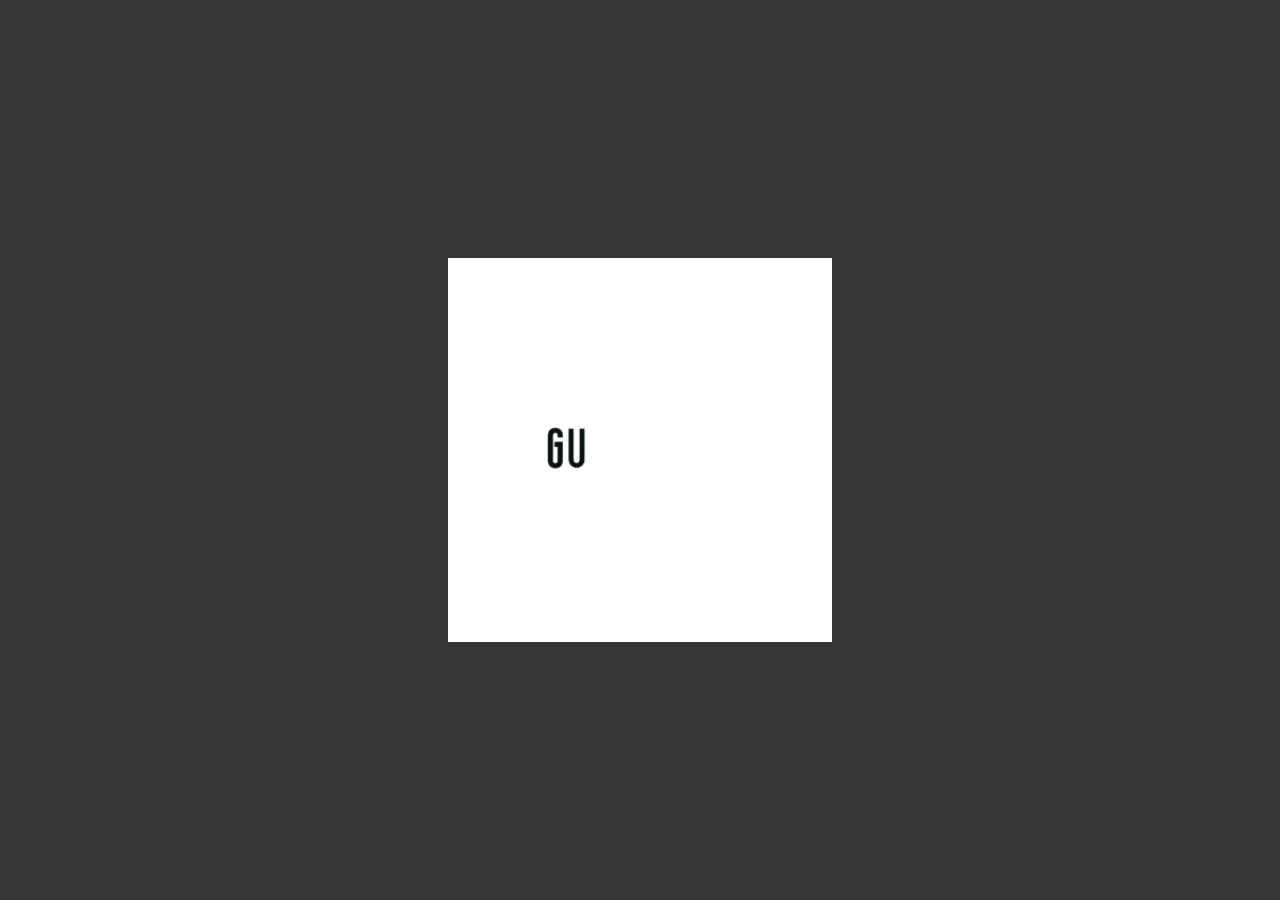
==== commit 5ac98d98: "Realizada a pagina de Gastronomia" ====
--- a/Index/index.html
+++ b/Index/index.html
@@ -18,8 +18,8 @@
     <!-- Inicio Conteudo -->
     <header class="header" id="header">
       <nav>
-        <div >
-          <a href="../Index/index.html" >
+        <div>
+          <a href="../Index/index.html">
             <img style="width: 70%" src="../assets/logo.png" />
           </a>
         </div>
@@ -51,16 +51,12 @@
                 <a href="../Gastronomia/gastronomia.html"> GASTRONOMIA </a>
               </button>
               <div class="dropdown-content">
-                <a href="../Gastronomia/gastronomia.html#divOQGastronomia"
-                  >O QUE É?</a
-                >
+                <a href="../Gastronomia/gastronomia.html#divOQGastronomia">O QUE É?</a>
                 <div style="display: flex; justify-content: center">
                   <hr class="hrDropdown" />
                 </div>
-                <a href="#"
-                  >COMO CHEGOU<br />
-                  EM MINHA VIDA?</a
-                >
+                <a href="../Gastronomia/gastronomia.html#divComoChegou">COMO CHEGOU<br />
+                  EM MINHA VIDA?</a>
               </div>
             </div>
           </div>
@@ -68,7 +64,7 @@
             <hr class="hrMenu" />
           </div>
           <div>
-            <a href="">
+            <a href="../Login/login.html">
               <img src="../assets/Account circle.svg" />
             </a>
           </div>
--- a/Index/style.css
+++ b/Index/style.css
@@ -1,3 +1,4 @@
+@import url("https://fonts.cdnfonts.com/css/helvetica-2");
 * {
   font-family: "Helvetica", sans-serif;
   margin: 0;
@@ -41,7 +42,7 @@
 }
 
 .dropbtn {
-  background-color: #76c9c7;
+  background-color: #76c9c700;
   color: black;
   font-size: 16px;
   border: none;
